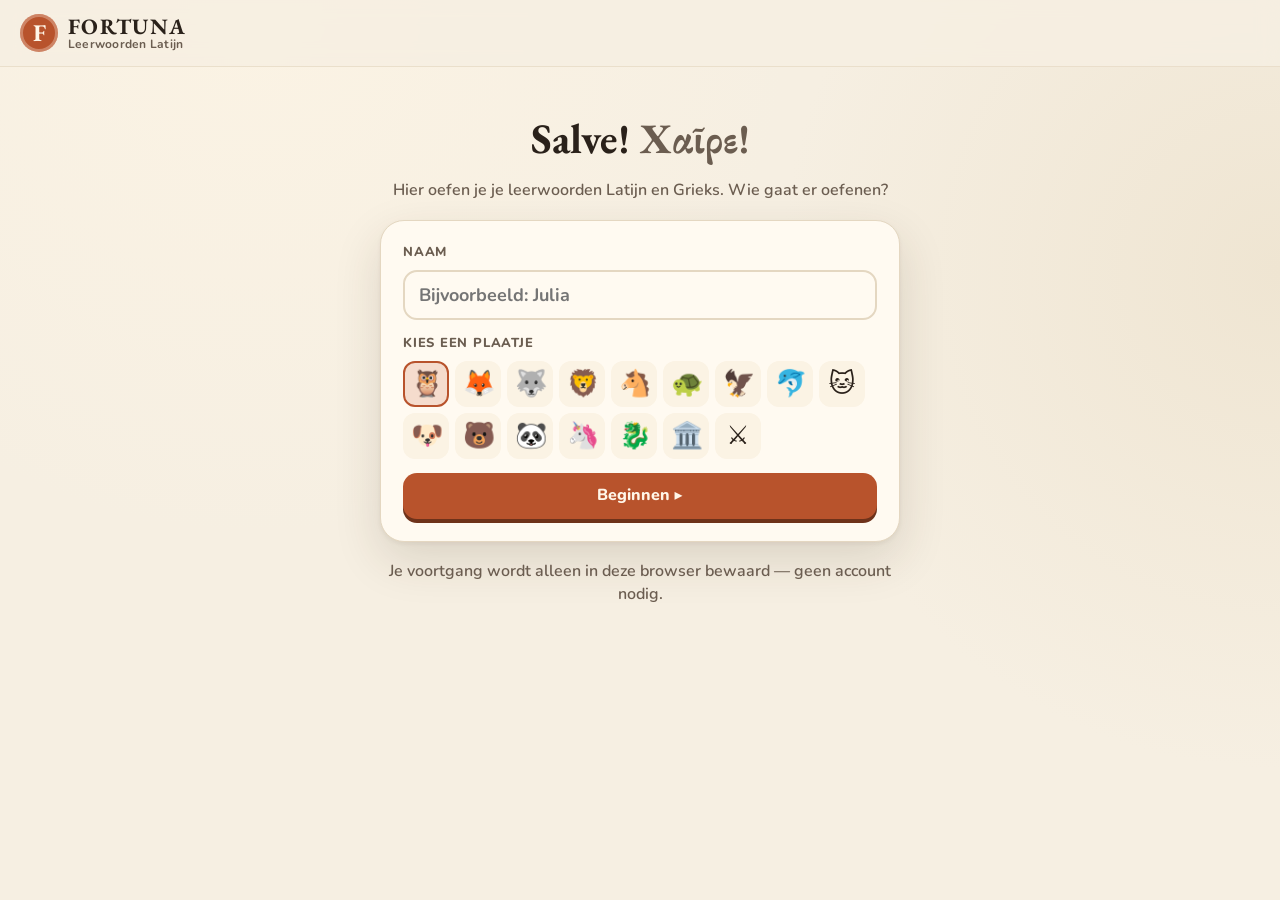
==== fortuna/index.html @ fdbdc3ec "Update Fortuna flashcards" ====
<!doctype html>
<html lang="nl">
<head>
  <meta charset="utf-8">
  <meta name="viewport" content="width=device-width, initial-scale=1, viewport-fit=cover">
  <title>Fortuna Flashcards</title>
  <meta name="description" content="Oefen je leerwoorden Latijn en Grieks met flashcards, quiz en typen.">
  <meta name="theme-color" content="#f6efe2" media="(prefers-color-scheme: light)">
  <meta name="theme-color" content="#1a1714" media="(prefers-color-scheme: dark)">
  <link rel="icon" href="data:image/svg+xml,%3Csvg xmlns='http://www.w3.org/2000/svg' viewBox='0 0 64 64'%3E%3Ccircle cx='32' cy='32' r='30' fill='%23b8532c'/%3E%3Ctext x='32' y='44' font-family='Georgia,serif' font-size='34' text-anchor='middle' fill='%23fff6e8'%3EF%3C/text%3E%3C/svg%3E">
  <link rel="preconnect" href="https://fonts.googleapis.com">
  <link rel="preconnect" href="https://fonts.gstatic.com" crossorigin>
  <link href="https://fonts.googleapis.com/css2?family=EB+Garamond:ital,wght@0,500;0,600;0,700;1,500&family=Nunito:wght@500;600;700;800&display=swap" rel="stylesheet">
  <link rel="stylesheet" href="styles.css?v=d93ab52b2e">
</head>
<body>
  <header class="topbar">
    <button class="brand" data-action="home" aria-label="Naar het overzicht">
      <span class="brand-mark" aria-hidden="true">F</span>
      <span class="brand-text">
        <span class="brand-name">Fortuna</span>
        <span class="brand-sub">Leerwoorden Latijn</span>
      </span>
    </button>
    <nav class="lang-tabs" role="tablist" aria-label="Taal" hidden>
      <button role="tab" data-action="course" data-course="la" aria-selected="true">Latijn</button>
      <button role="tab" data-action="course" data-course="gr" aria-selected="false">Grieks</button>
    </nav>
    <button class="profile-chip" data-action="profiles" aria-label="Wissel van speler">
      <span class="avatar" id="chip-avatar">🦉</span>
      <span id="chip-name">Speler</span>
    </button>
  </header>

  <main id="app" tabindex="-1"></main>

  <dialog id="dialog" aria-labelledby="dialog-title"></dialog>
  <div id="toast" role="status" aria-live="polite"></div>

  <script src="data.js?v=d93ab52b2e"></script>
  <script src="data-greek.js?v=d93ab52b2e"></script>
  <script src="app.js?v=d93ab52b2e"></script>
</body>
</html>
---- fortuna/styles.css ----
:root {
  --bg: #f6efe2;
  --bg-deep: #efe5d2;
  --surface: #fffaf1;
  --surface-2: #fbf3e4;
  --ink: #2a211a;
  --ink-soft: #6b5d50;
  --ink-faint: #a1907e;
  --line: #e4d7c1;
  --accent: #b8532c;
  --accent-ink: #fff6e8;
  --accent-soft: #f5dccd;
  --laurel: #4f7a3a;
  --laurel-soft: #dfead2;
  --wrong: #b93a32;
  --wrong-soft: #f6d9d3;
  --gold: #c9951f;
  --gold-soft: #f7e7bd;
  --lvl-0: #e6dccb;
  --lvl-1: #e08a5f;
  --lvl-2: #e3be4f;
  --lvl-3: #7aa65a;
  --lvl-5: #c9951f;
  --shadow: 0 1px 2px rgba(60, 40, 20, .06), 0 8px 24px rgba(60, 40, 20, .08);
  --shadow-lg: 0 2px 4px rgba(60, 40, 20, .06), 0 18px 48px rgba(60, 40, 20, .14);
  --radius: 18px;
  --serif: "EB Garamond", "Iowan Old Style", "Palatino Linotype", Palatino, Georgia, serif;
  --sans: "Nunito", ui-rounded, "SF Pro Rounded", system-ui, -apple-system, "Segoe UI", sans-serif;
  color-scheme: light;
}

@media (prefers-color-scheme: dark) {
  :root:not([data-theme="light"]) {
    --bg: #1a1714;
    --bg-deep: #14110f;
    --surface: #26211c;
    --surface-2: #2e2822;
    --ink: #f3e9da;
    --ink-soft: #c2b29f;
    --ink-faint: #8a7a68;
    --line: #3d352d;
    --accent: #e0774b;
    --accent-ink: #1a1714;
    --accent-soft: #4a2c1f;
    --laurel: #8cc06e;
    --laurel-soft: #2c3a24;
    --wrong: #ef7b6f;
    --wrong-soft: #4a2622;
    --gold: #e8b84a;
    --gold-soft: #4a3b18;
    --lvl-0: #3d352d;
    --shadow: 0 1px 2px rgba(0, 0, 0, .3), 0 8px 24px rgba(0, 0, 0, .3);
    --shadow-lg: 0 2px 4px rgba(0, 0, 0, .3), 0 18px 48px rgba(0, 0, 0, .45);
    color-scheme: dark;
  }
}
:root[data-theme="dark"] {
  --bg: #1a1714; --bg-deep: #14110f; --surface: #26211c; --surface-2: #2e2822;
  --ink: #f3e9da; --ink-soft: #c2b29f; --ink-faint: #8a7a68; --line: #3d352d;
  --accent: #e0774b; --accent-ink: #1a1714; --accent-soft: #4a2c1f;
  --laurel: #8cc06e; --laurel-soft: #2c3a24; --wrong: #ef7b6f; --wrong-soft: #4a2622;
  --gold: #e8b84a; --gold-soft: #4a3b18; --lvl-0: #3d352d;
  --shadow: 0 1px 2px rgba(0,0,0,.3), 0 8px 24px rgba(0,0,0,.3);
  --shadow-lg: 0 2px 4px rgba(0,0,0,.3), 0 18px 48px rgba(0,0,0,.45);
  color-scheme: dark;
}

:root[data-course="gr"] { --accent: #2f6690; --accent-ink: #f3f8fc; --accent-soft: #d9e7f2; }
@media (prefers-color-scheme: dark) {
  :root[data-course="gr"]:not([data-theme="light"]) { --accent: #6fa9d8; --accent-ink: #11171d; --accent-soft: #1d3447; }
}
:root[data-course="gr"][data-theme="dark"] { --accent: #6fa9d8; --accent-ink: #11171d; --accent-soft: #1d3447; }

* { box-sizing: border-box; }
[hidden] { display: none !important; }
html { -webkit-text-size-adjust: 100%; }
body {
  margin: 0;
  min-height: 100vh;
  background: var(--bg);
  background-image: radial-gradient(circle at 20% 0%, var(--surface-2) 0, transparent 40%),
                    radial-gradient(circle at 100% 30%, var(--bg-deep) 0, transparent 35%);
  background-attachment: fixed;
  color: var(--ink);
  font-family: var(--sans);
  font-size: 16px;
  line-height: 1.45;
  -webkit-font-smoothing: antialiased;
}
button, input, select { font: inherit; color: inherit; }
button { cursor: pointer; }
:focus-visible { outline: 3px solid color-mix(in srgb, var(--accent) 60%, transparent); outline-offset: 2px; }
.sr-only { position: absolute; width: 1px; height: 1px; overflow: hidden; clip: rect(0 0 0 0); white-space: nowrap; }

/* ---------- Top bar ---------- */
.topbar {
  position: sticky; top: 0; z-index: 20;
  display: flex; align-items: center; justify-content: space-between; gap: 12px;
  padding: 10px max(16px, env(safe-area-inset-left)) 10px max(16px, env(safe-area-inset-right));
  background: color-mix(in srgb, var(--bg) 85%, transparent);
  backdrop-filter: blur(10px);
  -webkit-backdrop-filter: blur(10px);
  border-bottom: 1px solid color-mix(in srgb, var(--line) 70%, transparent);
}
.brand { display: flex; align-items: center; gap: 10px; background: none; border: 0; padding: 4px; border-radius: 12px; text-align: left; }
.brand-mark {
  width: 38px; height: 38px; border-radius: 50%;
  display: grid; place-items: center;
  background: var(--accent); color: var(--accent-ink);
  font-family: var(--serif); font-size: 24px; font-weight: 700;
  box-shadow: inset 0 0 0 3px color-mix(in srgb, var(--accent-ink) 30%, transparent);
}
.brand-text { display: flex; flex-direction: column; line-height: 1.05; }
.brand-name { font-family: var(--serif); font-size: 22px; font-weight: 700; letter-spacing: .06em; text-transform: uppercase; }
.brand-sub { font-size: 12px; color: var(--ink-soft); font-weight: 700; letter-spacing: .02em; }
.profile-chip {
  display: flex; align-items: center; gap: 8px;
  padding: 6px 14px 6px 6px; border-radius: 999px;
  background: var(--surface); border: 1px solid var(--line);
  font-weight: 800; box-shadow: var(--shadow);
}
/* Language tabs */
.lang-tabs {
  display: flex; gap: 4px; padding: 4px; margin-left: auto;
  background: var(--surface-2); border: 1px solid var(--line); border-radius: 999px;
}
.lang-tabs button {
  border: 0; background: transparent; border-radius: 999px; padding: 7px 16px;
  font-weight: 800; font-size: 14.5px; color: var(--ink-soft);
  transition: background .15s ease, color .15s ease;
}
.lang-tabs button:hover { color: var(--ink); }
.lang-tabs button[aria-selected="true"] { background: var(--accent); color: var(--accent-ink); box-shadow: 0 2px 6px color-mix(in srgb, var(--accent) 35%, transparent); }
.topbar .profile-chip { margin-left: 4px; }
.lang-tabs[hidden] + .profile-chip { margin-left: auto; }

.avatar {
  width: 32px; height: 32px; border-radius: 50%;
  display: grid; place-items: center; font-size: 19px;
  background: var(--surface-2); border: 1px solid var(--line);
}

main { max-width: 1080px; margin: 0 auto; padding: 20px 16px 140px; }
main:focus, main:focus-visible { outline: none; }

/* ---------- Buttons ---------- */
.btn {
  display: inline-flex; align-items: center; justify-content: center; gap: 8px;
  min-height: 46px; padding: 10px 20px; border-radius: 14px;
  border: 1px solid var(--line); background: var(--surface);
  font-weight: 800; font-size: 16px; text-decoration: none; white-space: nowrap;
  transition: transform .08s ease, background .15s ease, box-shadow .15s ease;
}
.btn:active { transform: translateY(1px) scale(.99); }
.btn-primary { background: var(--accent); color: var(--accent-ink); border-color: transparent; box-shadow: 0 4px 0 color-mix(in srgb, var(--accent) 60%, #000); }
.btn-primary:active { box-shadow: 0 2px 0 color-mix(in srgb, var(--accent) 60%, #000); transform: translateY(2px); }
.btn-primary:disabled { opacity: .45; cursor: not-allowed; box-shadow: none; }
.btn-good { background: var(--laurel); color: var(--accent-ink); border-color: transparent; box-shadow: 0 4px 0 color-mix(in srgb, var(--laurel) 60%, #000); }
.btn-bad { background: var(--surface); color: var(--wrong); border-color: color-mix(in srgb, var(--wrong) 40%, var(--line)); }
.btn-ghost { background: transparent; border-color: transparent; color: var(--ink-soft); }
.btn-small { min-height: 36px; padding: 6px 12px; font-size: 14px; border-radius: 10px; }
.icon-btn {
  width: 42px; height: 42px; border-radius: 50%;
  display: grid; place-items: center;
  background: var(--surface); border: 1px solid var(--line); font-size: 20px;
}
kbd {
  font-family: var(--sans); font-size: 11px; font-weight: 800;
  padding: 1px 6px; border-radius: 6px; border: 1px solid currentColor; opacity: .6;
}

/* ---------- Home ---------- */
.hero {
  display: grid; grid-template-columns: 1fr auto; gap: 16px; align-items: center;
  padding: 22px 24px; margin-bottom: 22px;
  background: var(--surface); border: 1px solid var(--line); border-radius: 24px;
  box-shadow: var(--shadow);
  position: relative; overflow: hidden;
}
.hero::after {
  content: attr(data-mark); position: absolute; right: -10px; bottom: -28px;
  font-family: var(--serif); font-size: 120px; font-weight: 700; letter-spacing: .05em;
  color: var(--ink); opacity: .04; pointer-events: none;
}
.hero h1 { margin: 0 0 4px; font-family: var(--serif); font-size: 34px; line-height: 1.1; font-weight: 700; }
.hero p { margin: 0; color: var(--ink-soft); font-weight: 600; }
.stats { display: flex; gap: 10px; flex-wrap: wrap; margin-top: 14px; }
.stat {
  display: flex; align-items: center; gap: 8px;
  padding: 8px 12px; border-radius: 12px; background: var(--surface-2); border: 1px solid var(--line);
  font-weight: 700; font-size: 14px; color: var(--ink-soft);
}
.stat b { color: var(--ink); font-size: 17px; }
.hero-actions { display: flex; flex-direction: column; gap: 8px; z-index: 1; }

.section-head { display: flex; align-items: baseline; justify-content: space-between; gap: 12px; margin: 6px 4px 12px; }
.section-head h2 { margin: 0; font-family: var(--serif); font-size: 26px; }
.section-head p { margin: 0; color: var(--ink-soft); font-size: 14px; font-weight: 600; }

.chapters { display: grid; grid-template-columns: repeat(auto-fill, minmax(300px, 1fr)); gap: 14px; }
.chapter {
  background: var(--surface); border: 1px solid var(--line); border-radius: var(--radius);
  padding: 14px; box-shadow: var(--shadow);
  transition: border-color .15s ease, box-shadow .15s ease;
}
.chapter.has-selection { border-color: color-mix(in srgb, var(--accent) 55%, var(--line)); }
.chapter-head { display: flex; align-items: center; justify-content: space-between; gap: 8px; margin-bottom: 10px; }
.chapter-title {
  display: flex; align-items: center; gap: 10px;
  background: none; border: 0; padding: 2px 4px; border-radius: 8px; text-align: left;
}
.chapter-num {
  width: 34px; height: 34px; border-radius: 10px; display: grid; place-items: center;
  background: var(--accent-soft); color: var(--accent);
  font-family: var(--serif); font-weight: 700; font-size: 18px;
}
.chapter-name { font-weight: 800; font-size: 17px; }
.chapter-meta { display: block; font-size: 12px; color: var(--ink-faint); font-weight: 700; }
.chapter-pct { font-size: 13px; font-weight: 800; color: var(--ink-soft); }
.chapter-note { margin: 8px 2px 0; font-size: 12.5px; color: var(--ink-faint); font-weight: 600; }

.chapters.compact { grid-template-columns: repeat(auto-fill, minmax(230px, 1fr)); }
.chapter-single {
  display: flex; flex-direction: column; align-items: stretch; gap: 10px; width: 100%;
  text-align: left; font: inherit; color: inherit; cursor: pointer; border-width: 2px;
}
.chapter-single:hover { border-color: color-mix(in srgb, var(--accent) 35%, var(--line)); }
.chapter-single:active { transform: scale(.99); }
.chapter-single .chapter-head { margin-bottom: 0; }
.chapter-single .chip-check { position: static; flex: none; }
.chapter-single[aria-pressed="true"] { border-color: var(--accent); background: color-mix(in srgb, var(--accent-soft) 40%, var(--surface)); }
.chapter-single[aria-pressed="true"] .chip-check { background: var(--accent); border-color: var(--accent); color: var(--accent-ink); }
.chapter-single .chapter-note { margin: 0; }
.welcome-gr { color: var(--ink-soft); }

.chips { display: grid; grid-template-columns: repeat(auto-fill, minmax(118px, 1fr)); gap: 8px; }
.chip {
  position: relative; display: flex; flex-direction: column; align-items: flex-start; gap: 4px;
  padding: 9px 10px 10px; border-radius: 12px; text-align: left;
  background: var(--surface-2); border: 2px solid transparent;
  transition: border-color .12s ease, background .12s ease, transform .08s ease;
}
.chip:hover { border-color: var(--line); }
.chip:active { transform: scale(.98); }
.chip[aria-pressed="true"] { border-color: var(--accent); background: color-mix(in srgb, var(--accent-soft) 55%, var(--surface)); }
.chip-label { font-weight: 800; font-size: 15px; line-height: 1.1; }
.chip-sub { font-size: 12px; color: var(--ink-faint); font-weight: 700; }
.chip-check {
  position: absolute; top: 7px; right: 7px; width: 20px; height: 20px; border-radius: 50%;
  display: grid; place-items: center; font-size: 12px; font-weight: 900;
  border: 2px solid var(--line); color: transparent; background: var(--surface);
}
.chip[aria-pressed="true"] .chip-check { background: var(--accent); border-color: var(--accent); color: var(--accent-ink); }
.chip-done { position: absolute; top: 6px; right: 32px; font-size: 13px; }

.meter { display: flex; width: 100%; height: 6px; border-radius: 99px; overflow: hidden; background: var(--lvl-0); }
.meter span { display: block; height: 100%; }
.meter .m3 { background: var(--lvl-3); }
.meter .m2 { background: var(--lvl-2); }
.meter .m1 { background: var(--lvl-1); }

/* ---------- Sticky practice bar ---------- */
.practice-bar {
  position: fixed; left: 0; right: 0; bottom: 0; z-index: 15;
  padding: 12px 16px calc(12px + env(safe-area-inset-bottom));
  background: color-mix(in srgb, var(--surface) 92%, transparent);
  backdrop-filter: blur(12px);
  -webkit-backdrop-filter: blur(12px);
  border-top: 1px solid var(--line);
  box-shadow: 0 -8px 30px rgba(60, 40, 20, .08);
}
.practice-inner { max-width: 1080px; margin: 0 auto; display: flex; align-items: center; gap: 10px; flex-wrap: wrap; }
.practice-info { flex: 1 1 200px; min-width: 0; }
.practice-info strong { display: block; font-size: 16px; }
.practice-info span { font-size: 13px; color: var(--ink-soft); font-weight: 600; }
.practice-actions { display: flex; gap: 8px; flex-wrap: wrap; }

/* ---------- Dialog ---------- */
dialog {
  border: 0; padding: 0; border-radius: 24px; width: min(560px, calc(100vw - 32px));
  max-height: calc(100dvh - 32px);
  background: var(--surface); color: var(--ink); box-shadow: var(--shadow-lg);
}
dialog::backdrop { background: rgba(30, 20, 10, .45); backdrop-filter: blur(3px); }
.dlg { padding: 22px; display: flex; flex-direction: column; gap: 18px; }
.dlg-head { display: flex; align-items: center; justify-content: space-between; gap: 12px; }
.dlg-head h2 { margin: 0; font-family: var(--serif); font-size: 26px; }
.field-label { font-size: 13px; font-weight: 800; color: var(--ink-soft); text-transform: uppercase; letter-spacing: .06em; margin-bottom: 8px; }
.seg { display: grid; grid-auto-flow: column; grid-auto-columns: 1fr; gap: 6px; padding: 5px; background: var(--surface-2); border: 1px solid var(--line); border-radius: 16px; }
.seg button {
  border: 0; background: transparent; border-radius: 11px; padding: 10px 6px;
  font-weight: 800; font-size: 14.5px; color: var(--ink-soft);
  display: flex; flex-direction: column; align-items: center; gap: 2px; line-height: 1.15;
}
.seg button small { font-size: 11.5px; font-weight: 700; color: var(--ink-faint); }
.seg button[aria-pressed="true"] { background: var(--surface); color: var(--ink); box-shadow: var(--shadow); }
.seg button[aria-pressed="true"] small { color: var(--ink-soft); }
.seg .emoji { font-size: 22px; line-height: 1; margin-bottom: 2px; }
.toggle-row { display: flex; align-items: center; justify-content: space-between; gap: 12px; padding: 12px 14px; border-radius: 14px; background: var(--surface-2); border: 1px solid var(--line); }
.toggle-row span { font-weight: 700; }
.toggle-row small { display: block; color: var(--ink-faint); font-weight: 600; }
.switch { appearance: none; -webkit-appearance: none; width: 50px; height: 30px; border-radius: 99px; background: var(--lvl-0); position: relative; cursor: pointer; flex: none; transition: background .15s ease; }
.switch::after { content: ""; position: absolute; top: 3px; left: 3px; width: 24px; height: 24px; border-radius: 50%; background: #fff; box-shadow: 0 1px 3px rgba(0,0,0,.25); transition: transform .15s ease; }
.switch:checked { background: var(--laurel); }
.switch:checked::after { transform: translateX(20px); }
.dlg-foot { display: flex; gap: 10px; justify-content: flex-end; flex-wrap: wrap; }

/* Profiles */
.profiles { display: grid; grid-template-columns: repeat(auto-fill, minmax(130px, 1fr)); gap: 10px; }
.profile-card {
  position: relative; display: flex; flex-direction: column; align-items: center; gap: 8px;
  padding: 16px 10px; border-radius: 16px; background: var(--surface-2); border: 2px solid transparent; font-weight: 800;
}
.profile-card[aria-current="true"] { border-color: var(--accent); }
.profile-card .avatar { width: 58px; height: 58px; font-size: 34px; }
.profile-card small { color: var(--ink-faint); font-weight: 700; }
.avatar-pick { display: flex; flex-wrap: wrap; gap: 6px; }
.avatar-pick button { width: 46px; height: 46px; border-radius: 12px; font-size: 26px; background: var(--surface-2); border: 2px solid transparent; }
.avatar-pick button[aria-pressed="true"] { border-color: var(--accent); background: var(--accent-soft); }
.text-input {
  width: 100%; min-height: 50px; padding: 10px 14px; border-radius: 14px;
  border: 2px solid var(--line); background: var(--surface); font-size: 18px; font-weight: 700;
}
.text-input:focus { outline: none; border-color: var(--accent); }
.link-row { display: flex; flex-wrap: wrap; gap: 8px; }
.danger { color: var(--wrong); }

/* ---------- Session ---------- */
.session { max-width: 680px; margin: 0 auto; display: flex; flex-direction: column; gap: 18px; }
.session-top { display: flex; align-items: center; gap: 12px; }
.progress { flex: 1; height: 14px; border-radius: 99px; background: var(--lvl-0); overflow: hidden; }
.progress span { display: block; height: 100%; width: 0; border-radius: 99px; background: linear-gradient(90deg, var(--laurel), color-mix(in srgb, var(--laurel) 70%, var(--gold))); transition: width .35s ease; }
.counter { font-weight: 800; font-size: 14px; color: var(--ink-soft); min-width: 52px; text-align: right; }
.session-meta { display: flex; justify-content: space-between; align-items: center; gap: 10px; font-size: 13px; font-weight: 700; color: var(--ink-faint); }
.lvl-badge { display: inline-flex; align-items: center; gap: 6px; }
.lvl-dot { width: 10px; height: 10px; border-radius: 50%; background: var(--lvl-0); display: inline-block; flex: none; }
.lvl-dot.l1 { background: var(--lvl-1); }
.lvl-dot.l2 { background: var(--lvl-2); }
.lvl-dot.l3, .lvl-dot.l4 { background: var(--lvl-3); }
.lvl-dot.l5 { background: var(--lvl-5); box-shadow: 0 0 0 2px var(--gold-soft); }

.card-wrap { perspective: 1400px; }
.card {
  position: relative; width: 100%; display: grid;
  transform-style: preserve-3d; transition: transform .5s cubic-bezier(.3, .7, .3, 1);
  cursor: pointer; text-align: center; -webkit-tap-highlight-color: transparent;
}
.card.flipped { transform: rotateY(180deg); }
.card-face {
  position: relative; grid-area: 1 / 1; min-height: 300px;
  display: flex; flex-direction: column; align-items: center; justify-content: center; gap: 12px;
  padding: 34px 26px;
  background: var(--surface);
  background-image: linear-gradient(180deg, transparent 0, transparent calc(100% - 46px), var(--surface-2) calc(100% - 46px));
  border: 1px solid var(--line); border-radius: 26px; box-shadow: var(--shadow-lg);
  backface-visibility: hidden; -webkit-backface-visibility: hidden;
}
.card-face.back { transform: rotateY(180deg); background-image: none; background: color-mix(in srgb, var(--laurel-soft) 35%, var(--surface)); }
.card-static .card-face { min-height: 210px; background-image: none; padding: 40px 22px 26px; }
.face-tag { position: absolute; top: 14px; left: 18px; font-size: 12px; font-weight: 800; letter-spacing: .08em; text-transform: uppercase; color: var(--ink-faint); }
.face-hint { position: absolute; bottom: 13px; left: 0; right: 0; font-size: 13px; font-weight: 700; color: var(--ink-faint); }

.latin { font-family: var(--serif); font-weight: 600; font-size: clamp(30px, 7vw, 46px); line-height: 1.12; letter-spacing: .01em; overflow-wrap: anywhere; }
.latin.long { font-size: clamp(24px, 5.2vw, 34px); }
.note { display: inline-block; font-family: var(--sans); font-style: italic; font-size: 14px; font-weight: 700; color: var(--accent); background: var(--accent-soft); padding: 2px 10px; border-radius: 99px; vertical-align: middle; }
.meaning { font-size: clamp(20px, 4.6vw, 27px); font-weight: 700; line-height: 1.3; overflow-wrap: anywhere; }
.meaning ol { margin: 0; padding: 0; list-style: none; counter-reset: s; display: flex; flex-direction: column; gap: 6px; }
.meaning ol li { counter-increment: s; }
.meaning ol li::before { content: counter(s) ". "; color: var(--ink-faint); font-weight: 800; }
.rem { font-style: italic; font-weight: 600; color: var(--ink-soft); font-size: .78em; }
.extra { font-size: 15px; font-weight: 700; color: var(--ink-soft); }
.extra .latin-inline { font-family: var(--serif); font-size: 19px; color: var(--ink); font-weight: 600; }
.small-latin { font-family: var(--serif); font-size: 20px; font-weight: 600; color: var(--ink-soft); }

.answer-row { display: grid; grid-template-columns: 1fr 1fr; gap: 12px; }
.answer-row .btn { min-height: 60px; font-size: 18px; border-radius: 18px; }
.hint-line { text-align: center; font-size: 13px; color: var(--ink-faint); font-weight: 700; }

.options { display: grid; grid-template-columns: 1fr 1fr; gap: 10px; }
.option {
  display: flex; align-items: center; gap: 12px; text-align: left;
  min-height: 66px; padding: 12px 14px; border-radius: 16px;
  background: var(--surface); border: 2px solid var(--line); box-shadow: 0 3px 0 var(--line);
  font-weight: 700; font-size: 16.5px; line-height: 1.25;
  transition: transform .08s ease, border-color .12s ease, background .12s ease;
}
.option:hover:not(:disabled) { border-color: color-mix(in srgb, var(--accent) 45%, var(--line)); }
.option:active:not(:disabled) { transform: translateY(2px); box-shadow: 0 1px 0 var(--line); }
.option .key { flex: none; width: 26px; height: 26px; border-radius: 8px; display: grid; place-items: center; font-size: 13px; font-weight: 900; background: var(--surface-2); color: var(--ink-faint); border: 1px solid var(--line); }
.option.lat { font-family: var(--serif); font-size: 21px; font-weight: 600; }
.option:disabled { cursor: default; }
.option.correct { background: var(--laurel-soft); border-color: var(--laurel); box-shadow: 0 3px 0 var(--laurel); }
.option.correct .key { background: var(--laurel); color: var(--accent-ink); border-color: var(--laurel); }
.option.wrong { background: var(--wrong-soft); border-color: var(--wrong); box-shadow: 0 3px 0 var(--wrong); }
.option.wrong .key { background: var(--wrong); color: var(--accent-ink); border-color: var(--wrong); }
.option.dim { opacity: .55; }

.type-form { display: flex; gap: 10px; }
.type-form .text-input { flex: 1; font-size: 20px; }
.type-form .text-input.ok { border-color: var(--laurel); background: var(--laurel-soft); }
.type-form .text-input.bad { border-color: var(--wrong); background: var(--wrong-soft); }

.feedback {
  border-radius: 18px; padding: 14px 16px; display: flex; flex-direction: column; gap: 6px;
  border: 2px solid; animation: pop .25s ease;
}
.feedback.good { background: var(--laurel-soft); border-color: var(--laurel); }
.feedback.bad { background: var(--wrong-soft); border-color: var(--wrong); }
.feedback.almost { background: var(--gold-soft); border-color: var(--gold); }
.feedback-title { font-weight: 900; font-size: 18px; }
.feedback.good .feedback-title { color: var(--laurel); }
.feedback.bad .feedback-title { color: var(--wrong); }
.feedback.almost .feedback-title { color: color-mix(in srgb, var(--gold) 70%, var(--ink)); }
.feedback .fb-answer { font-weight: 700; }
.feedback .fb-answer .latin-inline { font-family: var(--serif); font-size: 20px; font-weight: 600; }
.feedback-actions { display: flex; gap: 8px; flex-wrap: wrap; justify-content: space-between; align-items: center; margin-top: 4px; }

@keyframes pop { from { transform: scale(.96); opacity: 0; } to { transform: scale(1); opacity: 1; } }
@keyframes shake { 0%, 100% { transform: translateX(0); } 25% { transform: translateX(-6px); } 75% { transform: translateX(6px); } }
.shake { animation: shake .3s ease; }

/* ---------- Results ---------- */
.results { max-width: 640px; margin: 0 auto; text-align: center; display: flex; flex-direction: column; gap: 18px; align-items: stretch; }
.result-card { background: var(--surface); border: 1px solid var(--line); border-radius: 26px; padding: 28px 22px; box-shadow: var(--shadow-lg); }
.result-praise { font-family: var(--serif); font-size: 46px; font-weight: 700; line-height: 1; margin: 6px 0 2px; }
.result-praise-nl { color: var(--ink-soft); font-weight: 700; margin-bottom: 14px; }
.stars { font-size: 40px; letter-spacing: 6px; margin: 4px 0 10px; }
.stars .off { filter: grayscale(1); opacity: .25; }
.result-score { font-size: 18px; font-weight: 800; }
.result-score b { font-size: 30px; color: var(--laurel); }
.result-actions { display: flex; gap: 10px; justify-content: center; flex-wrap: wrap; }
.missed { text-align: left; background: var(--surface); border: 1px solid var(--line); border-radius: 20px; padding: 16px 18px; }
.missed h3 { margin: 0 0 8px; font-size: 16px; }

/* ---------- Word list ---------- */
.list-tools { display: flex; gap: 10px; align-items: center; margin-bottom: 16px; flex-wrap: wrap; }
.list-tools .text-input { flex: 1 1 240px; font-size: 16px; min-height: 46px; }
.word-section { margin-bottom: 22px; }
.word-section h3 { margin: 0 0 8px 4px; font-family: var(--serif); font-size: 22px; display: flex; align-items: baseline; gap: 10px; }
.word-section h3 small { font-family: var(--sans); font-size: 13px; color: var(--ink-faint); font-weight: 700; }
.words { background: var(--surface); border: 1px solid var(--line); border-radius: 18px; overflow: hidden; box-shadow: var(--shadow); }
.word-row { display: grid; grid-template-columns: 14px minmax(0, 1fr) minmax(0, 1.15fr); gap: 12px; padding: 10px 16px; align-items: baseline; border-top: 1px solid var(--line); }
.word-row:first-child { border-top: 0; }
.word-row .lvl-dot { align-self: center; }
.wl-latin { font-family: var(--serif); font-size: 19px; font-weight: 600; line-height: 1.25; }
.wl-latin .note { font-size: 11.5px; padding: 1px 7px; }
.wl-meaning { font-weight: 600; line-height: 1.35; }
.wl-meaning ol { margin: 0; padding-left: 20px; }
.wl-extra { display: block; font-size: 13px; color: var(--ink-faint); font-weight: 700; }
.legend { display: flex; gap: 14px; flex-wrap: wrap; font-size: 13px; font-weight: 700; color: var(--ink-soft); margin: 0 4px 14px; }
.legend span { display: inline-flex; align-items: center; gap: 6px; }
.empty { text-align: center; padding: 40px 16px; color: var(--ink-soft); font-weight: 700; }

/* ---------- Welcome ---------- */
.welcome { max-width: 520px; margin: 30px auto; text-align: center; display: flex; flex-direction: column; gap: 18px; }
.welcome h1 { font-family: var(--serif); font-size: 42px; margin: 0; line-height: 1.05; }
.welcome p { margin: 0; color: var(--ink-soft); font-weight: 600; }
.welcome .panel { background: var(--surface); border: 1px solid var(--line); border-radius: 24px; padding: 22px; box-shadow: var(--shadow-lg); text-align: left; display: flex; flex-direction: column; gap: 14px; }

/* ---------- Toast & confetti ---------- */
#toast {
  position: fixed; left: 50%; bottom: 110px; transform: translateX(-50%) translateY(20px);
  padding: 10px 18px; border-radius: 99px; background: var(--ink); color: var(--bg);
  font-weight: 800; font-size: 14px; opacity: 0; pointer-events: none; transition: all .25s ease; z-index: 50;
}
#toast.show { opacity: 1; transform: translateX(-50%) translateY(0); }
.confetti { position: fixed; inset: 0; pointer-events: none; z-index: 60; overflow: hidden; }
.confetti i { position: absolute; top: -12px; width: 10px; height: 14px; border-radius: 2px; animation: fall linear forwards; }
@keyframes fall { to { transform: translateY(110vh) rotate(720deg); } }

/* ---------- Responsive ---------- */
@media (max-width: 420px) {
  .brand-text { display: none; }
}
@media (max-width: 640px) {
  main { padding: 14px 16px 150px; }
  .hero { grid-template-columns: 1fr; padding: 18px; }
  .hero h1 { font-size: 28px; }
  .hero-actions { flex-direction: row; flex-wrap: wrap; }
  .hero-actions .btn { flex: 1 1 auto; }
  .stat { padding: 6px 10px; font-size: 13px; }
  .stat b { font-size: 15px; }
  .section-head p { display: none; }
  .list-tools .text-input { order: 3; flex-basis: 100%; }
  .list-tools .btn { flex: 1; }
  .practice-actions .btn-primary { flex: 2; }
  .practice-info span { display: block; white-space: nowrap; overflow: hidden; text-overflow: ellipsis; }
  .chapters { grid-template-columns: 1fr; }
  .brand-sub { display: none; }
  .lang-tabs button { padding: 7px 11px; font-size: 13.5px; }
  .profile-chip { padding-right: 8px; }
  #chip-name { display: none; }
  .options { grid-template-columns: 1fr; }
  .option { min-height: 56px; }
  .card-face { min-height: 260px; }
  .word-row { grid-template-columns: 12px 1fr; }
  .word-row .wl-meaning { grid-column: 2; }
  .practice-actions { width: 100%; }
  .practice-actions .btn { flex: 1; }
  .seg button { font-size: 13px; padding: 9px 4px; }
}
@media (hover: none) { kbd { display: none; } }
@media print {
  body { background: #fff; color: #000; }
  .topbar, .practice-bar, .list-tools, .legend, .lvl-dot, #toast { display: none !important; }
  main { padding: 0; max-width: none; }
  .words { box-shadow: none; border-color: #ccc; }
  .word-row { grid-template-columns: 1fr 1.2fr; break-inside: avoid; border-color: #ddd; }
  .word-section { break-inside: auto; }
  .word-section h3 { break-after: avoid; }
}
@media (prefers-reduced-motion: reduce) {
  * { animation-duration: .01ms !important; transition-duration: .01ms !important; }
}
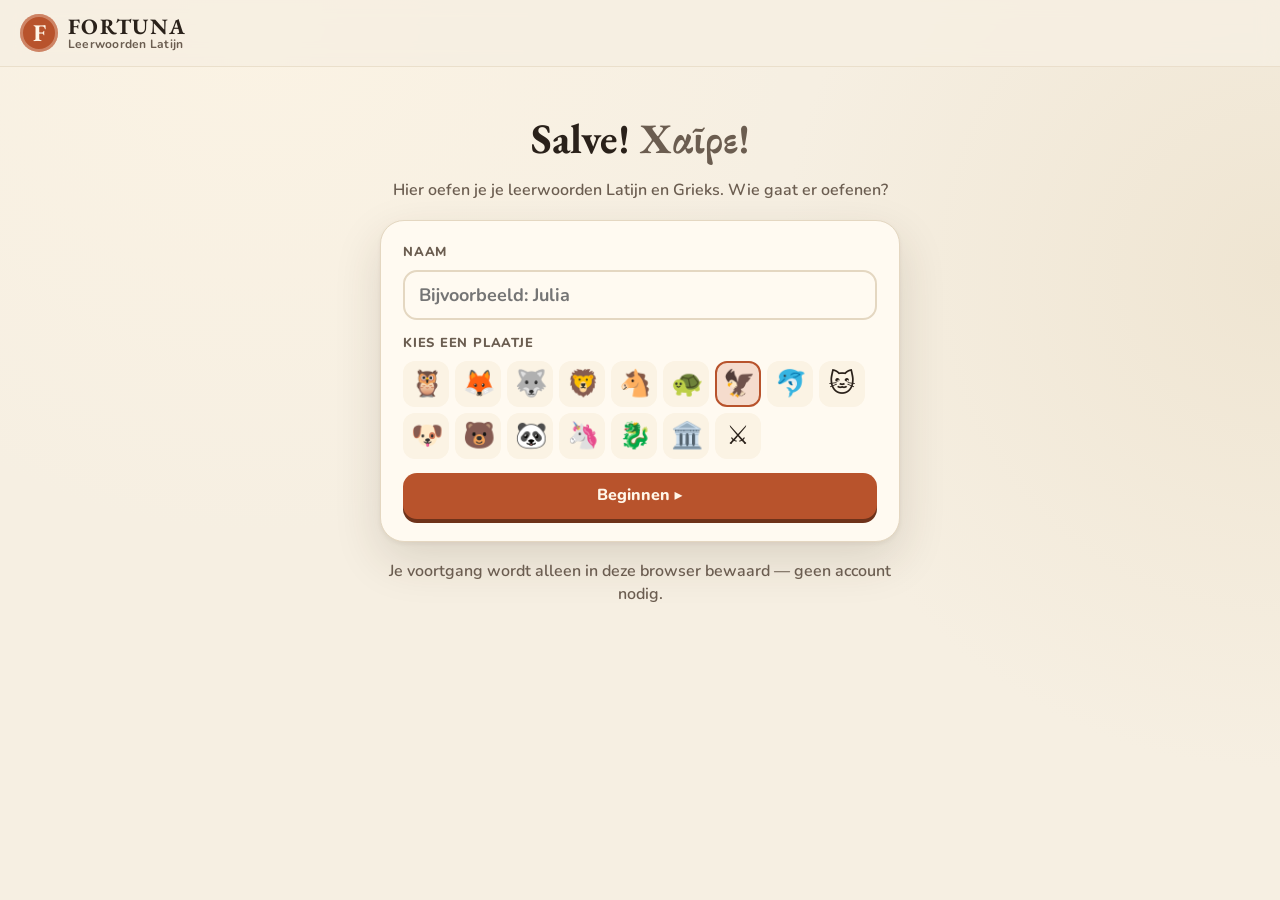
==== commit b0aa9069: "Update Fortuna flashcards" ====
--- a/fortuna/index.html
+++ b/fortuna/index.html
@@ -11,7 +11,7 @@
   <link rel="preconnect" href="https://fonts.googleapis.com">
   <link rel="preconnect" href="https://fonts.gstatic.com" crossorigin>
   <link href="https://fonts.googleapis.com/css2?family=EB+Garamond:ital,wght@0,500;0,600;0,700;1,500&family=Nunito:wght@500;600;700;800&display=swap" rel="stylesheet">
-  <link rel="stylesheet" href="styles.css?v=d93ab52b2e">
+  <link rel="stylesheet" href="styles.css?v=21e4ed7d13">
 </head>
 <body>
   <header class="topbar">
@@ -37,8 +37,8 @@
   <dialog id="dialog" aria-labelledby="dialog-title"></dialog>
   <div id="toast" role="status" aria-live="polite"></div>
 
-  <script src="data.js?v=d93ab52b2e"></script>
-  <script src="data-greek.js?v=d93ab52b2e"></script>
-  <script src="app.js?v=d93ab52b2e"></script>
+  <script src="data.js?v=21e4ed7d13"></script>
+  <script src="data-greek.js?v=21e4ed7d13"></script>
+  <script src="app.js?v=21e4ed7d13"></script>
 </body>
 </html>
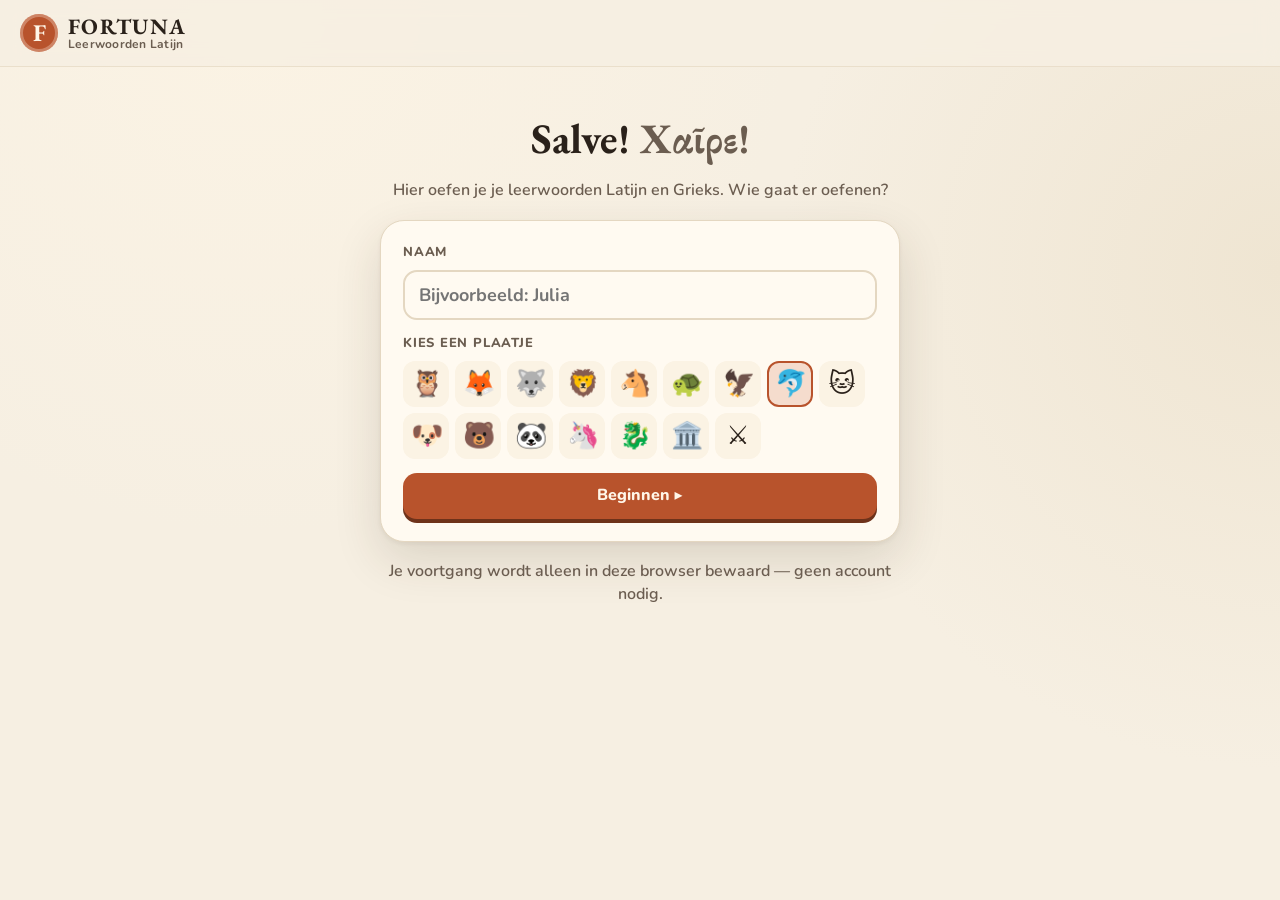
==== commit f9df36bc: "Update Fortuna flashcards Split Greek lessons 12 and 13 into texts 12A–12C and 13A–13B.  Co-Authored" ====
--- a/fortuna/index.html
+++ b/fortuna/index.html
@@ -11,7 +11,7 @@
   <link rel="preconnect" href="https://fonts.googleapis.com">
   <link rel="preconnect" href="https://fonts.gstatic.com" crossorigin>
   <link href="https://fonts.googleapis.com/css2?family=EB+Garamond:ital,wght@0,500;0,600;0,700;1,500&family=Nunito:wght@500;600;700;800&display=swap" rel="stylesheet">
-  <link rel="stylesheet" href="styles.css?v=21e4ed7d13">
+  <link rel="stylesheet" href="styles.css?v=7a87218f7b">
 </head>
 <body>
   <header class="topbar">
@@ -37,8 +37,8 @@
   <dialog id="dialog" aria-labelledby="dialog-title"></dialog>
   <div id="toast" role="status" aria-live="polite"></div>
 
-  <script src="data.js?v=21e4ed7d13"></script>
-  <script src="data-greek.js?v=21e4ed7d13"></script>
-  <script src="app.js?v=21e4ed7d13"></script>
+  <script src="data.js?v=7a87218f7b"></script>
+  <script src="data-greek.js?v=7a87218f7b"></script>
+  <script src="app.js?v=7a87218f7b"></script>
 </body>
 </html>
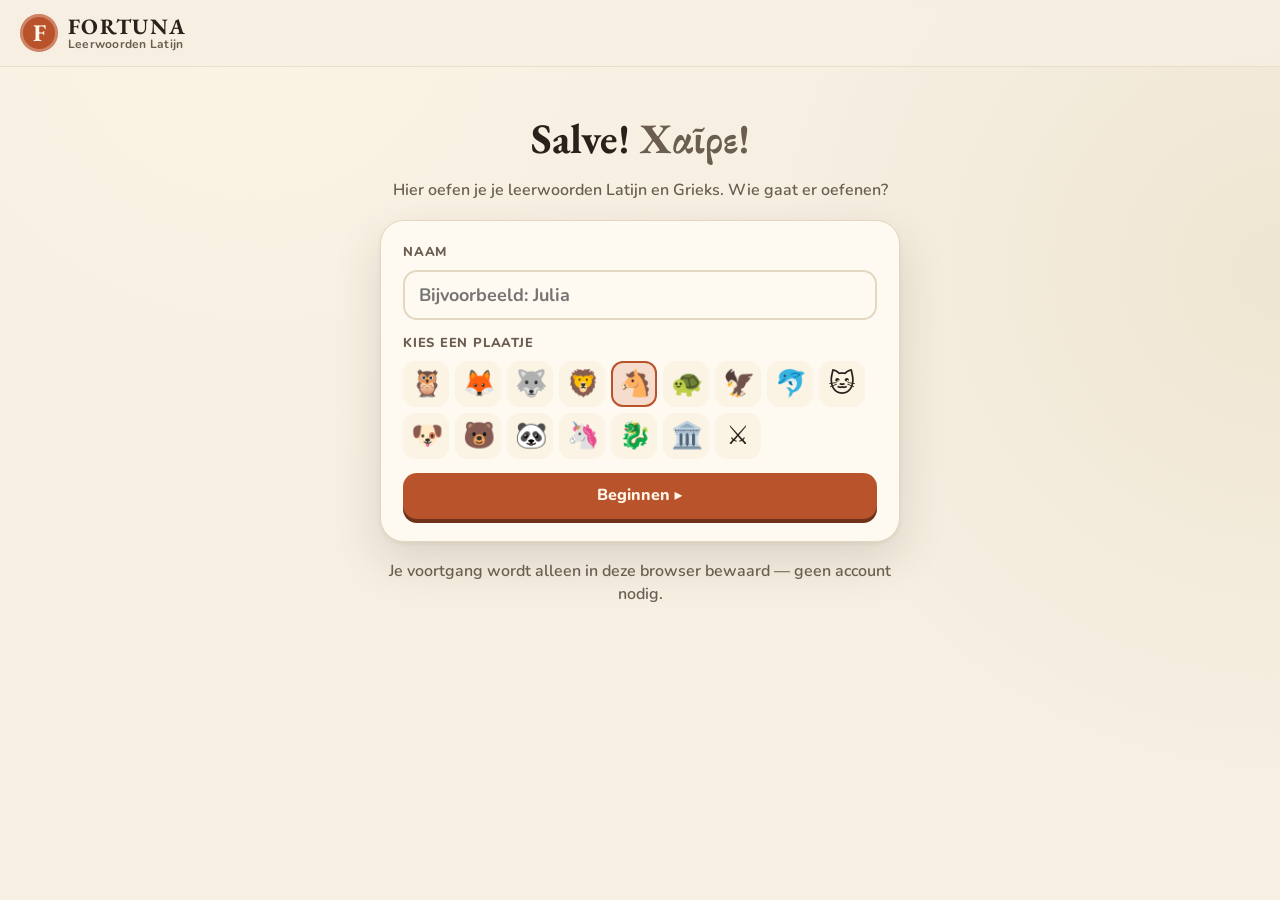
==== commit b8b976a9: "Update Fortuna flashcards Add a "Toch niet goed" button after a correct typed answer, so a learner c" ====
--- a/fortuna/index.html
+++ b/fortuna/index.html
@@ -11,7 +11,7 @@
   <link rel="preconnect" href="https://fonts.googleapis.com">
   <link rel="preconnect" href="https://fonts.gstatic.com" crossorigin>
   <link href="https://fonts.googleapis.com/css2?family=EB+Garamond:ital,wght@0,500;0,600;0,700;1,500&family=Nunito:wght@500;600;700;800&display=swap" rel="stylesheet">
-  <link rel="stylesheet" href="styles.css?v=7a87218f7b">
+  <link rel="stylesheet" href="styles.css?v=f8710362fc">
 </head>
 <body>
   <header class="topbar">
@@ -37,8 +37,8 @@
   <dialog id="dialog" aria-labelledby="dialog-title"></dialog>
   <div id="toast" role="status" aria-live="polite"></div>
 
-  <script src="data.js?v=7a87218f7b"></script>
-  <script src="data-greek.js?v=7a87218f7b"></script>
-  <script src="app.js?v=7a87218f7b"></script>
+  <script src="data.js?v=f8710362fc"></script>
+  <script src="data-greek.js?v=f8710362fc"></script>
+  <script src="app.js?v=f8710362fc"></script>
 </body>
 </html>
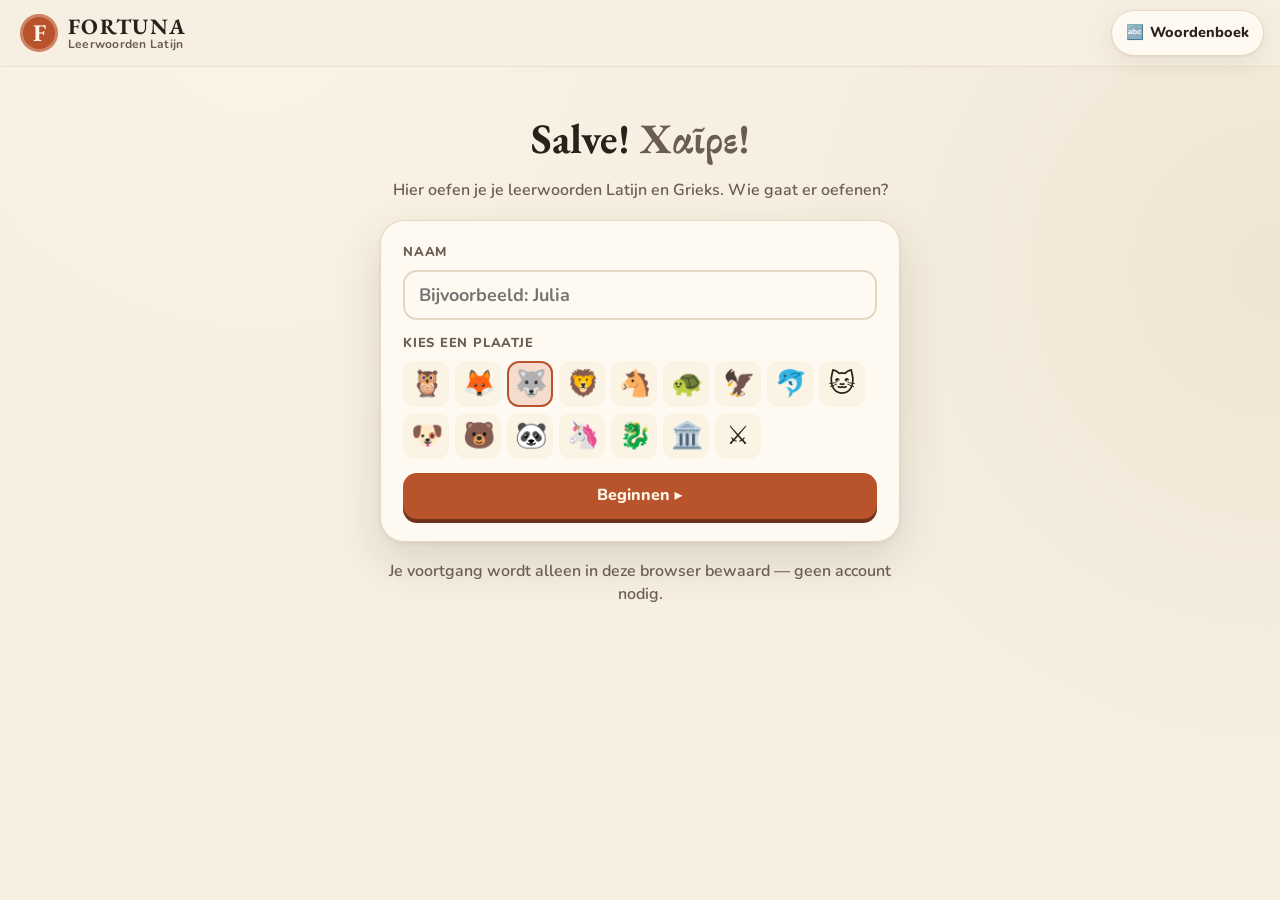
==== commit ab143996: "Update Fortuna flashcards Add a Woordenboek page: all words of the current language A–Z, with letter" ====
--- a/fortuna/index.html
+++ b/fortuna/index.html
@@ -11,7 +11,7 @@
   <link rel="preconnect" href="https://fonts.googleapis.com">
   <link rel="preconnect" href="https://fonts.gstatic.com" crossorigin>
   <link href="https://fonts.googleapis.com/css2?family=EB+Garamond:ital,wght@0,500;0,600;0,700;1,500&family=Nunito:wght@500;600;700;800&display=swap" rel="stylesheet">
-  <link rel="stylesheet" href="styles.css?v=f8710362fc">
+  <link rel="stylesheet" href="styles.css?v=93d5e5664e">
 </head>
 <body>
   <header class="topbar">
@@ -26,6 +26,9 @@
       <button role="tab" data-action="course" data-course="la" aria-selected="true">Latijn</button>
       <button role="tab" data-action="course" data-course="gr" aria-selected="false">Grieks</button>
     </nav>
+    <button class="dict-btn" data-action="dict" aria-label="Woordenboek" title="Woordenboek: alle woorden van A tot Z">
+      <span aria-hidden="true">🔤</span><span class="dict-btn-text">Woordenboek</span>
+    </button>
     <button class="profile-chip" data-action="profiles" aria-label="Wissel van speler">
       <span class="avatar" id="chip-avatar">🦉</span>
       <span id="chip-name">Speler</span>
@@ -37,8 +40,8 @@
   <dialog id="dialog" aria-labelledby="dialog-title"></dialog>
   <div id="toast" role="status" aria-live="polite"></div>
 
-  <script src="data.js?v=f8710362fc"></script>
-  <script src="data-greek.js?v=f8710362fc"></script>
-  <script src="app.js?v=f8710362fc"></script>
+  <script src="data.js?v=93d5e5664e"></script>
+  <script src="data-greek.js?v=93d5e5664e"></script>
+  <script src="app.js?v=93d5e5664e"></script>
 </body>
 </html>
--- a/fortuna/styles.css
+++ b/fortuna/styles.css
@@ -132,7 +132,14 @@
 .lang-tabs button:hover { color: var(--ink); }
 .lang-tabs button[aria-selected="true"] { background: var(--accent); color: var(--accent-ink); box-shadow: 0 2px 6px color-mix(in srgb, var(--accent) 35%, transparent); }
 .topbar .profile-chip { margin-left: 4px; }
-.lang-tabs[hidden] + .profile-chip { margin-left: auto; }
+.dict-btn {
+  display: flex; align-items: center; gap: 6px; min-height: 46px;
+  padding: 0 14px; border-radius: 999px;
+  background: var(--surface); border: 1px solid var(--line);
+  font-weight: 800; font-size: 14.5px; box-shadow: var(--shadow);
+}
+.dict-btn[aria-current="page"] { border-color: var(--accent); color: var(--accent); }
+.lang-tabs[hidden] + .dict-btn { margin-left: auto; }
 
 .avatar {
   width: 32px; height: 32px; border-radius: 50%;
@@ -450,6 +457,18 @@
 .legend { display: flex; gap: 14px; flex-wrap: wrap; font-size: 13px; font-weight: 700; color: var(--ink-soft); margin: 0 4px 14px; }
 .legend span { display: inline-flex; align-items: center; gap: 6px; }
 .empty { text-align: center; padding: 40px 16px; color: var(--ink-soft); font-weight: 700; }
+/* Dictionary */
+.dict-head { display: flex; align-items: baseline; gap: 12px; flex-wrap: wrap; margin: 6px 4px 10px; }
+.dict-head h2 { margin: 0; font-family: var(--serif); font-size: 26px; }
+.dict-head span { color: var(--ink-soft); font-size: 14px; font-weight: 700; }
+.dict-index { display: flex; flex-wrap: wrap; gap: 6px; margin: 0 0 18px; }
+.dict-index button {
+  min-width: 38px; height: 38px; padding: 0 8px; border-radius: 10px;
+  background: var(--surface); border: 1px solid var(--line);
+  font-family: var(--serif); font-size: 19px; font-weight: 700; color: var(--accent);
+}
+.dict-index button:hover { border-color: var(--accent); }
+.word-section[data-letter] { scroll-margin-top: 84px; }
 
 /* ---------- Welcome ---------- */
 .welcome { max-width: 520px; margin: 30px auto; text-align: center; display: flex; flex-direction: column; gap: 18px; }
@@ -490,6 +509,8 @@
   .lang-tabs button { padding: 7px 11px; font-size: 13.5px; }
   .profile-chip { padding-right: 8px; }
   #chip-name { display: none; }
+  .dict-btn { padding: 0 12px; font-size: 18px; }
+  .dict-btn-text { display: none; }
   .options { grid-template-columns: 1fr; }
   .option { min-height: 56px; }
   .card-face { min-height: 260px; }
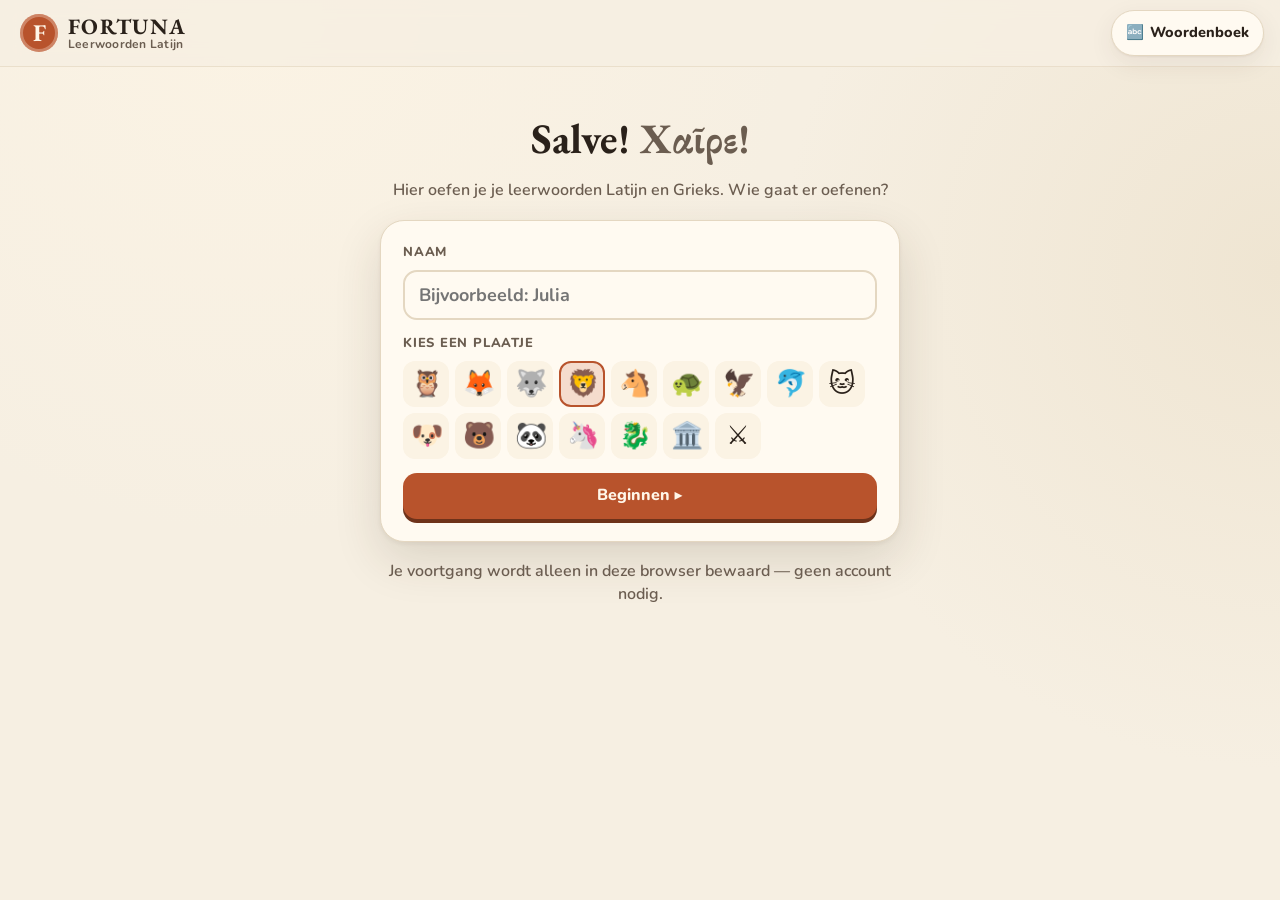
==== commit e6bda7a5: "Update Fortuna flashcards Keep the Woordenboek search bar pinned below the header while scrolling.  " ====
--- a/fortuna/index.html
+++ b/fortuna/index.html
@@ -11,7 +11,7 @@
   <link rel="preconnect" href="https://fonts.googleapis.com">
   <link rel="preconnect" href="https://fonts.gstatic.com" crossorigin>
   <link href="https://fonts.googleapis.com/css2?family=EB+Garamond:ital,wght@0,500;0,600;0,700;1,500&family=Nunito:wght@500;600;700;800&display=swap" rel="stylesheet">
-  <link rel="stylesheet" href="styles.css?v=93d5e5664e">
+  <link rel="stylesheet" href="styles.css?v=013fa6086f">
 </head>
 <body>
   <header class="topbar">
@@ -40,8 +40,8 @@
   <dialog id="dialog" aria-labelledby="dialog-title"></dialog>
   <div id="toast" role="status" aria-live="polite"></div>
 
-  <script src="data.js?v=93d5e5664e"></script>
-  <script src="data-greek.js?v=93d5e5664e"></script>
-  <script src="app.js?v=93d5e5664e"></script>
+  <script src="data.js?v=013fa6086f"></script>
+  <script src="data-greek.js?v=013fa6086f"></script>
+  <script src="app.js?v=013fa6086f"></script>
 </body>
 </html>
--- a/fortuna/styles.css
+++ b/fortuna/styles.css
@@ -458,6 +458,15 @@
 .legend span { display: inline-flex; align-items: center; gap: 6px; }
 .empty { text-align: center; padding: 40px 16px; color: var(--ink-soft); font-weight: 700; }
 /* Dictionary */
+.dict-tools {
+  position: sticky; top: var(--topbar-h, 67px); z-index: 15;
+  display: flex; gap: 10px; align-items: center;
+  margin: -8px -16px 8px; padding: 8px 16px;
+  background: color-mix(in srgb, var(--bg) 85%, transparent);
+  backdrop-filter: blur(10px);
+  -webkit-backdrop-filter: blur(10px);
+}
+.dict-tools .text-input { flex: 1; min-width: 0; font-size: 16px; min-height: 46px; }
 .dict-head { display: flex; align-items: baseline; gap: 12px; flex-wrap: wrap; margin: 6px 4px 10px; }
 .dict-head h2 { margin: 0; font-family: var(--serif); font-size: 26px; }
 .dict-head span { color: var(--ink-soft); font-size: 14px; font-weight: 700; }
@@ -468,7 +477,7 @@
   font-family: var(--serif); font-size: 19px; font-weight: 700; color: var(--accent);
 }
 .dict-index button:hover { border-color: var(--accent); }
-.word-section[data-letter] { scroll-margin-top: 84px; }
+.word-section[data-letter] { scroll-margin-top: calc(var(--topbar-h, 67px) + 72px); }
 
 /* ---------- Welcome ---------- */
 .welcome { max-width: 520px; margin: 30px auto; text-align: center; display: flex; flex-direction: column; gap: 18px; }
@@ -511,6 +520,7 @@
   #chip-name { display: none; }
   .dict-btn { padding: 0 12px; font-size: 18px; }
   .dict-btn-text { display: none; }
+  .dict-back-text { display: none; }
   .options { grid-template-columns: 1fr; }
   .option { min-height: 56px; }
   .card-face { min-height: 260px; }
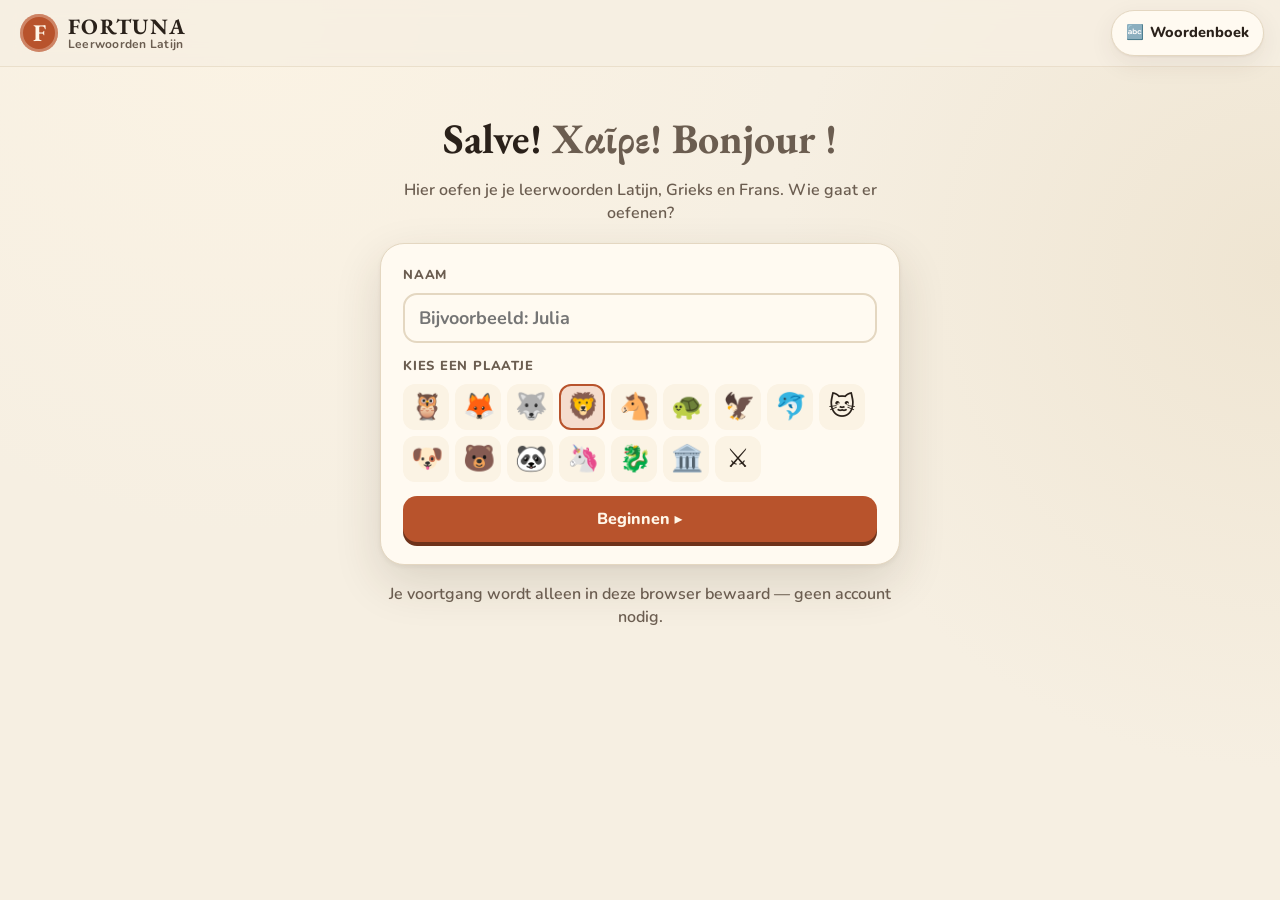
==== commit f2250552: "Update Fortuna flashcards Add French as a third course with Apprendre 8 (vocabulaire) and Apprendre " ====
--- a/fortuna/index.html
+++ b/fortuna/index.html
@@ -4,14 +4,14 @@
   <meta charset="utf-8">
   <meta name="viewport" content="width=device-width, initial-scale=1, viewport-fit=cover">
   <title>Fortuna Flashcards</title>
-  <meta name="description" content="Oefen je leerwoorden Latijn en Grieks met flashcards, quiz en typen.">
+  <meta name="description" content="Oefen je leerwoorden Latijn, Grieks en Frans met flashcards, quiz en typen.">
   <meta name="theme-color" content="#f6efe2" media="(prefers-color-scheme: light)">
   <meta name="theme-color" content="#1a1714" media="(prefers-color-scheme: dark)">
   <link rel="icon" href="data:image/svg+xml,%3Csvg xmlns='http://www.w3.org/2000/svg' viewBox='0 0 64 64'%3E%3Ccircle cx='32' cy='32' r='30' fill='%23b8532c'/%3E%3Ctext x='32' y='44' font-family='Georgia,serif' font-size='34' text-anchor='middle' fill='%23fff6e8'%3EF%3C/text%3E%3C/svg%3E">
   <link rel="preconnect" href="https://fonts.googleapis.com">
   <link rel="preconnect" href="https://fonts.gstatic.com" crossorigin>
   <link href="https://fonts.googleapis.com/css2?family=EB+Garamond:ital,wght@0,500;0,600;0,700;1,500&family=Nunito:wght@500;600;700;800&display=swap" rel="stylesheet">
-  <link rel="stylesheet" href="styles.css?v=013fa6086f">
+  <link rel="stylesheet" href="styles.css?v=029b02230e">
 </head>
 <body>
   <header class="topbar">
@@ -25,6 +25,7 @@
     <nav class="lang-tabs" role="tablist" aria-label="Taal" hidden>
       <button role="tab" data-action="course" data-course="la" aria-selected="true">Latijn</button>
       <button role="tab" data-action="course" data-course="gr" aria-selected="false">Grieks</button>
+      <button role="tab" data-action="course" data-course="fr" aria-selected="false">Frans</button>
     </nav>
     <button class="dict-btn" data-action="dict" aria-label="Woordenboek" title="Woordenboek: alle woorden van A tot Z">
       <span aria-hidden="true">🔤</span><span class="dict-btn-text">Woordenboek</span>
@@ -40,8 +41,9 @@
   <dialog id="dialog" aria-labelledby="dialog-title"></dialog>
   <div id="toast" role="status" aria-live="polite"></div>
 
-  <script src="data.js?v=013fa6086f"></script>
-  <script src="data-greek.js?v=013fa6086f"></script>
-  <script src="app.js?v=013fa6086f"></script>
+  <script src="data.js?v=029b02230e"></script>
+  <script src="data-greek.js?v=029b02230e"></script>
+  <script src="data-french.js?v=029b02230e"></script>
+  <script src="app.js?v=029b02230e"></script>
 </body>
 </html>
--- a/fortuna/styles.css
+++ b/fortuna/styles.css
@@ -70,6 +70,11 @@
   :root[data-course="gr"]:not([data-theme="light"]) { --accent: #6fa9d8; --accent-ink: #11171d; --accent-soft: #1d3447; }
 }
 :root[data-course="gr"][data-theme="dark"] { --accent: #6fa9d8; --accent-ink: #11171d; --accent-soft: #1d3447; }
+:root[data-course="fr"] { --accent: #6b4e9b; --accent-ink: #f7f3fc; --accent-soft: #e6ddf3; }
+@media (prefers-color-scheme: dark) {
+  :root[data-course="fr"]:not([data-theme="light"]) { --accent: #b49ae0; --accent-ink: #16121c; --accent-soft: #33284a; }
+}
+:root[data-course="fr"][data-theme="dark"] { --accent: #b49ae0; --accent-ink: #16121c; --accent-soft: #33284a; }
 
 * { box-sizing: border-box; }
 [hidden] { display: none !important; }
@@ -497,9 +502,6 @@
 @keyframes fall { to { transform: translateY(110vh) rotate(720deg); } }
 
 /* ---------- Responsive ---------- */
-@media (max-width: 420px) {
-  .brand-text { display: none; }
-}
 @media (max-width: 640px) {
   main { padding: 14px 16px 150px; }
   .hero { grid-template-columns: 1fr; padding: 18px; }
@@ -530,6 +532,15 @@
   .practice-actions .btn { flex: 1; }
   .seg button { font-size: 13px; padding: 9px 4px; }
 }
+/* On a phone the three language tabs, the Woordenboek button and the player chip just fit in the top bar. */
+@media (max-width: 420px) {
+  .brand { padding: 0; }
+  .brand-text { display: none; }
+  .topbar { gap: 8px; }
+  .topbar .profile-chip { margin-left: 0; }
+  .lang-tabs { gap: 2px; padding: 3px; }
+  .lang-tabs button { padding: 7px 8px; }
+}
 @media (hover: none) { kbd { display: none; } }
 @media print {
   body { background: #fff; color: #000; }
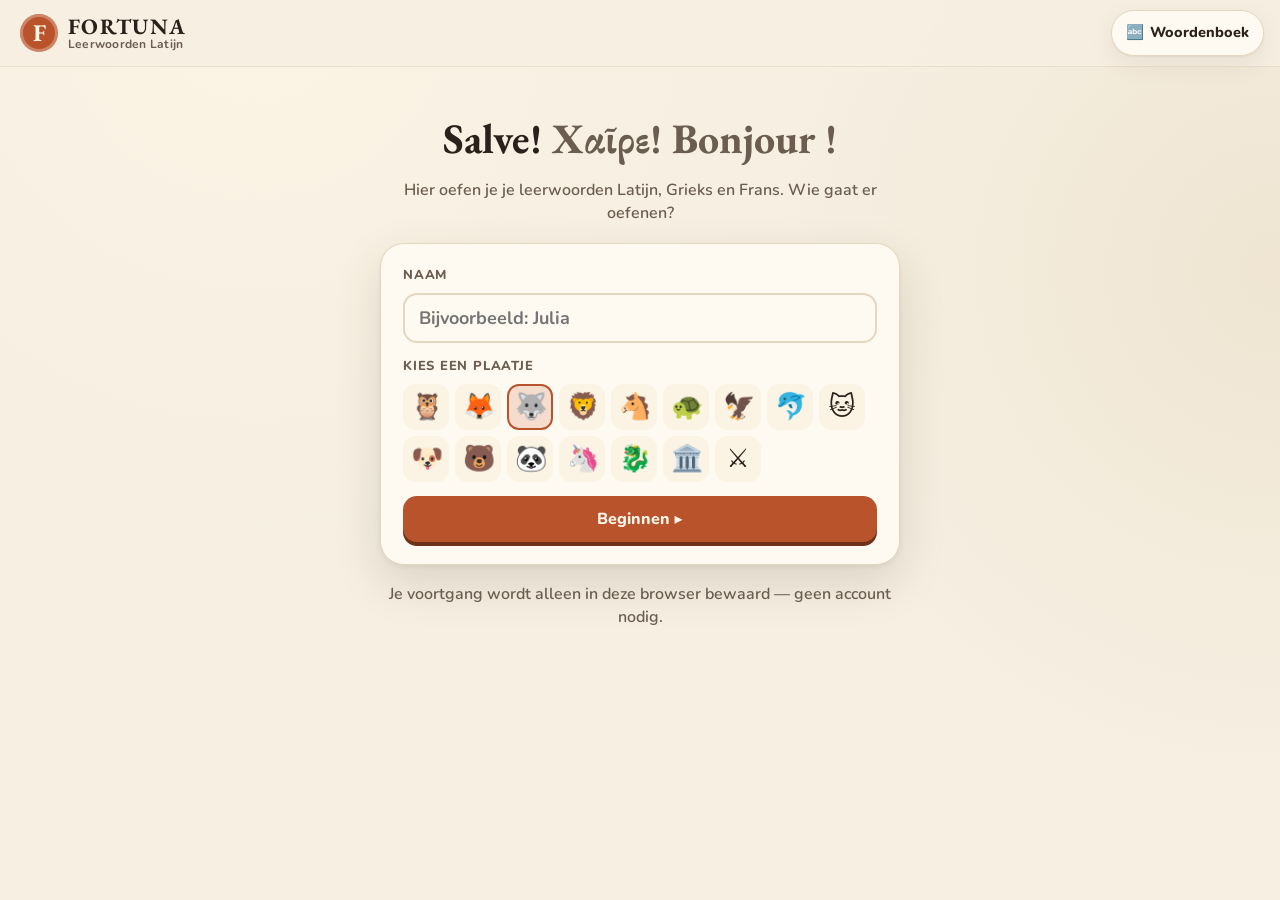
==== commit a23fd162: "Update Fortuna flashcards Add the rest of the Apprendre 8 vocabulary (plus tard … amitiés).  Co-Auth" ====
--- a/fortuna/index.html
+++ b/fortuna/index.html
@@ -11,7 +11,7 @@
   <link rel="preconnect" href="https://fonts.googleapis.com">
   <link rel="preconnect" href="https://fonts.gstatic.com" crossorigin>
   <link href="https://fonts.googleapis.com/css2?family=EB+Garamond:ital,wght@0,500;0,600;0,700;1,500&family=Nunito:wght@500;600;700;800&display=swap" rel="stylesheet">
-  <link rel="stylesheet" href="styles.css?v=029b02230e">
+  <link rel="stylesheet" href="styles.css?v=fc2c05a867">
 </head>
 <body>
   <header class="topbar">
@@ -41,9 +41,9 @@
   <dialog id="dialog" aria-labelledby="dialog-title"></dialog>
   <div id="toast" role="status" aria-live="polite"></div>
 
-  <script src="data.js?v=029b02230e"></script>
-  <script src="data-greek.js?v=029b02230e"></script>
-  <script src="data-french.js?v=029b02230e"></script>
-  <script src="app.js?v=029b02230e"></script>
+  <script src="data.js?v=fc2c05a867"></script>
+  <script src="data-greek.js?v=fc2c05a867"></script>
+  <script src="data-french.js?v=fc2c05a867"></script>
+  <script src="app.js?v=fc2c05a867"></script>
 </body>
 </html>
